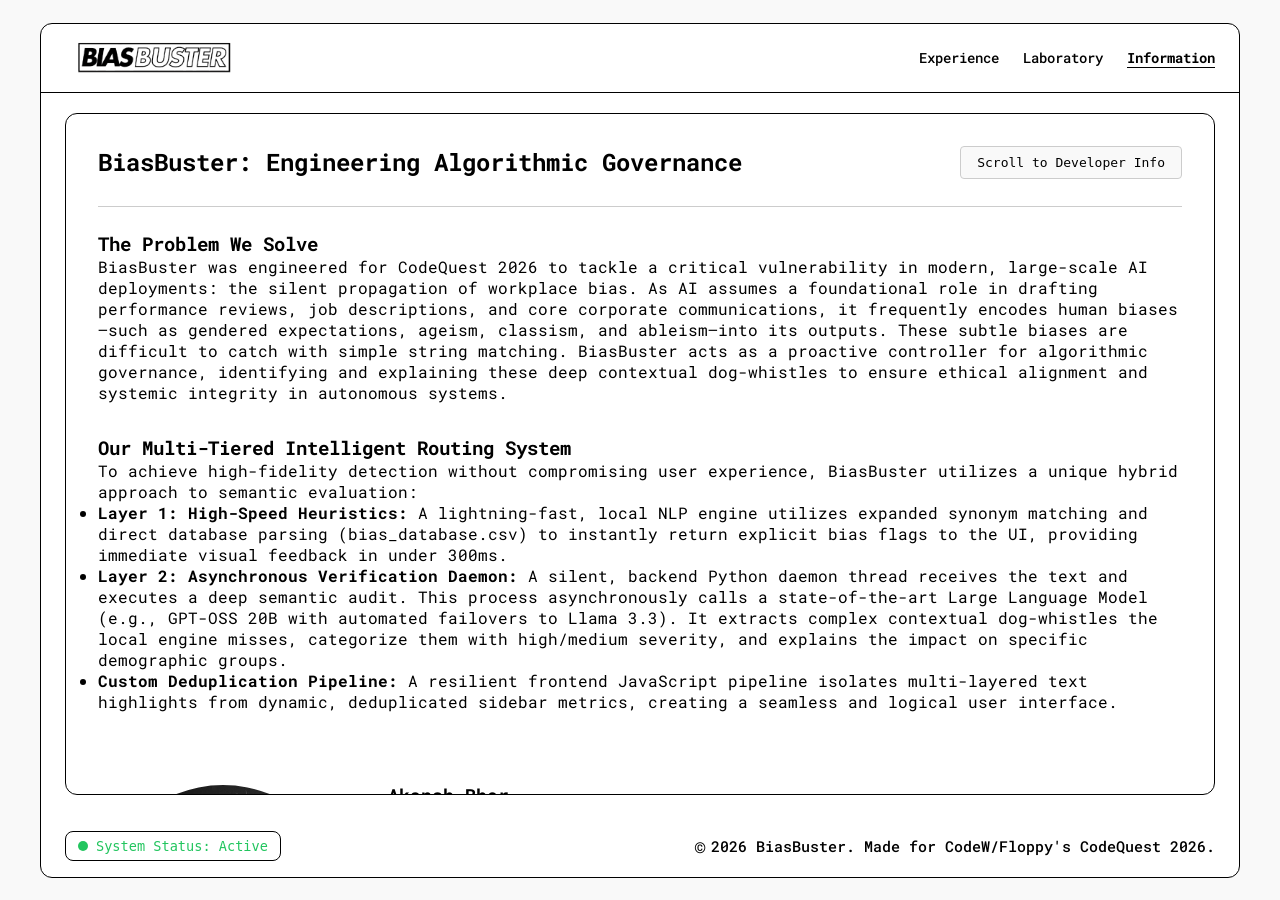
==== frontend/information.html @ 199224e5 "Clean Initial Commit" ====
<!DOCTYPE html>
<html lang="en">

<head>
    <meta charset="UTF-8">
    <meta name="viewport" content="width=device-width, initial-scale=1.0">
    <title>BiasBuster Information</title>
    <link rel="preconnect" href="https://fonts.googleapis.com">
    <link rel="preconnect" href="https://fonts.gstatic.com" crossorigin>
    <link href="https://fonts.googleapis.com/css2?family=Roboto+Mono:wght@400;500;600;700&display=swap"
        rel="stylesheet">
    <link rel="stylesheet" href="css/styles.css?v=bb-20260317-1">

</head>

<body>
    <div id="app-container">
        <header>
            <div class="logo">
                <img src="assets/biasbuster_logo.png" alt="BiasBuster Logo">
            </div>
            <nav class="quick-links" aria-label="Main Navigation">
                <a href="experience.html">Experience</a>
                <a href="laboratory.html">Laboratory</a>
                <a href="information.html" class="active" aria-current="page">Information</a>
            </nav>
        </header>

        <main class="lab-content-wrapper"
            style="padding: 32px; overflow-y: auto; display: flex; flex-direction: column; gap: 32px; justify-content: flex-start;">
            <div
                style="display: flex; justify-content: space-between; align-items: center; margin-bottom: 0 !important;">
                <h2 style="margin: 0; margin-bottom: 0 !important; padding-bottom: 0 !important;">BiasBuster:
                    Engineering Algorithmic Governance</h2>
                <a href="#architect-section"
                    style="display: inline-block; padding: 8px 16px; border: 1px solid #ccc; border-radius: 4px; text-decoration: none; color: inherit; background-color: #f9f9f9; cursor: pointer; font-family: monospace; transition: background-color 0.2s;">
                    Scroll to Developer Info
                </a>
            </div>
            <hr
                style="margin-top: -5px !important; margin-bottom: -8px !important; border: 0; border-top: 1px solid #ccc;">

            <section class="info-section">
                <h3 style="margin-top: 0 !important; display: block;">The Problem We Solve</h3>
                <p>BiasBuster was engineered for CodeQuest 2026 to tackle a critical vulnerability in modern,
                    large-scale AI deployments: the silent propagation of workplace bias. As AI assumes a foundational
                    role in drafting performance reviews, job descriptions, and core corporate communications, it
                    frequently encodes human biases—such as gendered expectations, ageism, classism, and ableism—into
                    its outputs. These subtle biases are difficult to catch with simple string matching. BiasBuster acts
                    as a proactive controller for algorithmic governance, identifying and explaining these deep
                    contextual dog-whistles to ensure ethical alignment and systemic integrity in autonomous systems.
                </p>
            </section>

            <section class="info-section">
                <h3>Our Multi-Tiered Intelligent Routing System</h3>
                <p>To achieve high-fidelity detection without compromising user experience, BiasBuster utilizes a unique
                    hybrid approach to semantic evaluation:</p>
                <ul>
                    <li><strong>Layer 1: High-Speed Heuristics:</strong> A lightning-fast, local NLP engine utilizes
                        expanded synonym matching and direct database parsing (bias_database.csv) to instantly return
                        explicit bias flags to the UI, providing immediate visual feedback in under 300ms.</li>
                    <li><strong>Layer 2: Asynchronous Verification Daemon:</strong> A silent, backend Python daemon
                        thread receives the text and executes a deep semantic audit. This process asynchronously calls a
                        state-of-the-art Large Language Model (e.g., GPT-OSS 20B with automated failovers to Llama 3.3).
                        It extracts complex contextual dog-whistles the local engine misses, categorize them with
                        high/medium severity, and explains the impact on specific demographic groups.</li>
                    <li><strong>Custom Deduplication Pipeline:</strong> A resilient frontend JavaScript pipeline
                        isolates multi-layered text highlights from dynamic, deduplicated sidebar metrics, creating a
                        seamless and logical user interface.</li>
                </ul>
            </section>

            <div id="architect-section" class="architect-flex-wrapper"
                style="display: flex; gap: 40px; align-items: center; margin-top: 40px;">
                <img src="assets/profile.jpg" alt="Akansh Bhor"
                    style="width: 250px; height: 250px; object-fit: cover; border-radius: 50%; flex: 0 0 auto;">
                <div class="architect-text-col" style="flex: 1; max-width: 600px; text-align: left;">
                    <strong style="display: block; font-size: 1.1rem; margin-bottom: 4px;">Akansh Bhor</strong>
                    <span style="color: #666; font-size: 0.95rem; display: block; margin-bottom: 12px;">Founder & Lead
                        Architect | Ctrl Studio</span>

                    <p style="margin-top: 20px; font-size: 0.95rem; line-height: 1.6;">Akansh is a driven technology
                        architect specializing in the development of elegant, high-precision solutions for complex
                        systemic challenges. Dedicated to data autonomy and systemic integrity engineering, his work is
                        focused on the proactive controller frameworks necessary to mitigate bias and ensure ethical
                        alignment in autonomous systems.</p>

                    <ul style="margin-top: 20px; margin-left: 20px; font-size: 0.95rem;">
                        <li><strong>GitHub:</strong> <a href="https://github.com/akanshbhor"
                                style="color: inherit; text-decoration: underline;">github.com/akanshbhor</a></li>
                    </ul>
                </div>
            </div>
        </main>

        <footer style="justify-content: space-between;">
            <div id="system-status" class="status-active" aria-live="polite">
                <span class="status-dot" aria-hidden="true"></span>
                <span class="status-text">System Status: Active</span>
            </div>
            <div class="copyright">
                <span class="copy-symbol">©</span> 2026 BiasBuster. Made for CodeW/Floppy's CodeQuest 2026.
            </div>
        </footer>
    </div>
</body>

</html>
---- frontend/css/styles.css ----
/* CSS Reset & Variables for Softened B&W Theme */

:root {
    --border-color: #000000;
    --border-width: 1px;
    --radius: 12px;
    --radius-sm: 8px;
    --bg-color: #f9f9f9;
    --panel-bg: #ffffff;
    --slight-dark: #e6e6e6;
    --text-color: #000000;
    --warning-red: #d32f2f;
    --warning-bg: #fff5f5;
    --hover-gray: #f2f2f2;
    /* Primary accent for BiasBuster (used on tooltips, etc.) */
    --primary-purple: #7c3aed;
}

* {
    box-sizing: border-box;
    margin: 0;
    padding: 0;
}

body {
    font-family: 'Roboto Mono', monospace;
    background-color: var(--bg-color);
    color: var(--text-color);
    height: 100vh;
    display: flex;
    justify-content: center;
    align-items: center;
    padding: 20px;
}

/* Main Application Container */
#app-container {
    background-color: var(--panel-bg);
    border: var(--border-width) solid var(--border-color);
    border-radius: var(--radius);
    width: 100%;
    max-width: 1200px;
    height: 95vh;
    display: flex;
    flex-direction: column;
    overflow: hidden;
}

/* --- 1. Header --- */
header {
    display: flex;
    justify-content: space-between;
    align-items: center;
    padding: 16px 24px;
    border-bottom: var(--border-width) solid var(--border-color);
    flex-shrink: 0;
}

.logo {
    height: 36px;
    display: flex;
    align-items: center;
    overflow: hidden;
}

.logo img {
    height: 180px;
    display: block;
}

/* Real-time bias warning banner */
.bias-alert-banner {
    display: none;
    /* JS toggles to flex when active */
    align-self: flex-start;
    align-items: center;
    background-color: #fffbeb;
    /* Soft warning orange/yellow */
    color: #b45309;
    /* Dark orange text */
    border: 1px solid #fde68a;
    padding: 8px 12px;
    border-radius: 8px;
    font-size: 0.85rem;
    font-weight: 500;
    margin-bottom: 10px;
    box-shadow: 0 2px 4px rgba(0, 0, 0, 0.05);
    width: fit-content;
    animation: slideUpFade 0.3s ease-out forwards;
}

.bias-alert-banner strong {
    color: #9a3412;
    margin-left: 4px;
}

@keyframes slideUpFade {
    from {
        opacity: 0;
        transform: translateY(10px);
    }

    to {
        opacity: 1;
        transform: translateY(0);
    }
}

/* Typo correction box action buttons */
.typo-action-btn {
    background-color: transparent;
    color: #0ea5e9;
    border: 1px solid #0ea5e9;
    border-radius: 4px;
    padding: 2px 8px;
    cursor: pointer;
    transition: background-color 0.2s ease;
}

.typo-action-btn:hover {
    background-color: #bae6fd;
    /* Lightly darkens/fills with a soft sky blue */
}

/* 1. Add this to your main text container (e.g., .chat-bubble or .message-content) */
.ai-text-content {
    line-height: 1.6;
    /* Increases spacing between lines to prevent overlap */
}

/* 2. Update your existing highlight class */
.bias-highlight {
    padding: 1px 4px;
    /* Slightly reduced top/bottom padding */
    border-radius: 4px;
    font-weight: 500;
    display: inline-block;
    vertical-align: middle;
    /* Aligns the pill better within the line */
    margin: 1px 0;
    /* Adds a tiny bit of vertical clearance */
    line-height: normal;
    /* Ensures the pill itself doesn't inherit the 1.6 spacing */
    cursor: help;
}

/* Yellow for Medium / Explicit Bias */
.highlight-yellow {
    background-color: #FFF9C4;
    color: #000;
}

/* Blue for Low / Agentic Bias */
.highlight-blue {
    background-color: #CCE5FF;
    color: #000;
}

/* Red for High / Communal Bias */
.highlight-red {
    background-color: #FFCCCC;
    color: #000;
}

/* Back-compat: older severity classes map to explicit styling */
.bias-high,
.bias-medium,
.bias-low {
    background: #fff3cd;
    color: #856404;
}

/* Educational Tooltip & Highlight Container */
.bias-highlight-container {
    position: relative;
    display: inline-block;
    cursor: help;
}

/* Floating Card Tooltip */
.custom-tooltip-box {
    visibility: hidden;
    opacity: 0;
    position: fixed;
    bottom: calc(100% + 8px);
    left: 50%;
    transform: translateX(-50%);

    background-color: var(--panel-bg);
    border: var(--border-width) solid var(--border-color);
    border-radius: var(--radius-sm);
    box-shadow: none;
    color: var(--text-color);
    font-family: inherit;
    font-size: 12px;
    line-height: 1.3;
    padding: 0;
    z-index: 1000;
    pointer-events: none;

    width: max-content;
    max-width: 250px;
    min-width: 150px;
    text-align: left;
    white-space: normal !important;

    transition: opacity 0.2s ease, visibility 0.2s ease, bottom 0.2s ease;
    overflow: hidden;
}

/* Inner content padding */
.tooltip-inner {
    padding: 8px 12px;
}

/* Tooltip title */
.tooltip-word {
    font-weight: 700;
    font-size: 13px;
    color: #000000;
    margin-bottom: 8px;
}

/* Tooltip metadata rows */
.tooltip-row {
    margin-bottom: 6px;
    font-size: 12px;
    color: #000000;
}

.tooltip-row:last-child {
    margin-bottom: 0;
}

.tooltip-row strong {
    font-weight: 700;
    color: #000000;
}

/* Suggestion line */
.tooltip-suggestion {
    margin-top: 8px;
    font-size: 12px;
    color: #000000;
}

.bias-highlight-container:hover .custom-tooltip-box,
.bias-highlight-container.tooltip-active .custom-tooltip-box {
    visibility: visible;
    opacity: 1;
    bottom: calc(100% + 12px);
    pointer-events: auto;
}

/* Report False Positive Button Styling */
.fp-btn-container {
    margin-top: 10px;
}

.report-fp-btn {
    display: block;
    margin: 10px auto 0;
    width: 90%;
    padding: 6px 12px;
    background: transparent;
    border: 1px solid #000000;
    color: #000000;
    border-radius: 6px;
    font-size: 0.75rem;
    font-weight: 600;
    cursor: pointer;
    transition: all 0.2s ease;
    text-align: center;
}

.report-fp-btn:hover {
    background-color: #f0f0f0;
    color: #000000;
}

/* System Status indicator */
#system-status {
    display: inline-flex;
    align-items: center;
    gap: 8px;
    font-family: monospace;
    font-size: 0.85rem;
    color: #000;
    /* Changed to black to match theme */
    border: 1px solid #000;
    /* Solid black border */
    background-color: transparent;
    /* Flat look */
    padding: 6px 12px;
    border-radius: 8px;
    /* Match the rounded corners of the other buttons */
    box-shadow: none;
    /* Removed the shadow */
}

.status-dot {
    width: 10px;
    height: 10px;
    border-radius: 50%;
    display: inline-block;
}

/* States */
.status-active .status-dot {
    background-color: #22c55e;
    box-shadow: 0 0 0 0 rgba(34, 197, 94, 0.7);
    animation: pulse-green 2s infinite;
}

.status-active .status-text {
    color: #22c55e;
}

.status-scanning .status-dot {
    background-color: #f59e0b;
    box-shadow: 0 0 0 0 rgba(245, 158, 11, 0.7);
    animation: pulse-yellow 1.5s infinite;
}

.status-scanning .status-text {
    color: #f59e0b;
}

.status-error .status-dot {
    background-color: #ef4444;
    box-shadow: 0 0 0 0 rgba(239, 68, 68, 0.7);
    animation: pulse-red 2s infinite;
}

.status-error .status-text {
    color: #ef4444;
}

/* Animations */
@keyframes pulse-green {
    0% {
        transform: scale(0.95);
        box-shadow: 0 0 0 0 rgba(34, 197, 94, 0.7);
    }

    70% {
        transform: scale(1);
        box-shadow: 0 0 0 6px rgba(34, 197, 94, 0);
    }

    100% {
        transform: scale(0.95);
        box-shadow: 0 0 0 0 rgba(34, 197, 94, 0);
    }
}

@keyframes pulse-yellow {
    0% {
        transform: scale(0.95);
        box-shadow: 0 0 0 0 rgba(245, 158, 11, 0.7);
    }

    70% {
        transform: scale(1);
        box-shadow: 0 0 0 6px rgba(245, 158, 11, 0);
    }

    100% {
        transform: scale(0.95);
        box-shadow: 0 0 0 0 rgba(245, 158, 11, 0);
    }
}

@keyframes pulse-red {
    0% {
        transform: scale(0.95);
        box-shadow: 0 0 0 0 rgba(239, 68, 68, 0.7);
    }

    70% {
        transform: scale(1);
        box-shadow: 0 0 0 6px rgba(239, 68, 68, 0);
    }

    100% {
        transform: scale(0.95);
        box-shadow: 0 0 0 0 rgba(239, 68, 68, 0);
    }
}

.quick-links {
    display: flex;
    gap: 24px;
}

.quick-links a {
    font-weight: 500;
    font-size: 0.9rem;
    color: var(--text-color);
    text-decoration: none;
    transition: opacity 0.2s;
}

.quick-links a:hover {
    opacity: 0.6;
}

.quick-links a.active {
    font-weight: 700;
    text-decoration: underline;
    text-underline-offset: 4px;
}

/* --- 2. AI Selector Row --- */
.ai-selector-container {
    padding: 16px 24px;
    border-bottom: var(--border-width) solid var(--border-color);
    flex-shrink: 0;
}

.ai-selector {
    display: flex;
    gap: 12px;
}

.ai-btn {
    flex: 1;
    padding: 10px 16px;
    border-radius: var(--radius-sm);
    border: var(--border-width) solid var(--border-color);
    background-color: var(--panel-bg);
    color: var(--text-color);
    font-size: 0.85rem;
    font-family: inherit;
    font-weight: 500;
    cursor: pointer;
    text-align: center;
    white-space: nowrap;
    transition: background-color 0.2s;
}

.ai-btn:hover {
    background-color: var(--hover-gray);
}

.ai-btn.active {
    background-color: var(--slight-dark);
    font-weight: 600;
}

/* --- Main Lab Content Wrapper --- */
.lab-content-wrapper {
    flex-grow: 1;
    margin: 20px 24px;
    border: var(--border-width) solid var(--border-color);
    border-radius: var(--radius);
    display: flex;
    flex-direction: column;
    overflow: hidden;
}

/* --- 3. Chat Area --- */
.chat-area {
    flex-grow: 1;
    padding: 24px;
    overflow-y: auto;
    display: flex;
    flex-direction: column;
    gap: 24px;
    scroll-behavior: smooth;
}

.message {
    max-width: 85%;
    padding: 20px;
    font-size: 0.9rem;
    line-height: 1.6;
    border-radius: var(--radius);
    border: var(--border-width) solid var(--border-color);
}

.message.user {
    align-self: flex-end;
    background-color: var(--slight-dark);
    border-bottom-right-radius: 0;
}

.message.ai-container {
    align-self: flex-start;
    background-color: var(--panel-bg);
    border-bottom-left-radius: 0;
    display: flex;
    flex-direction: column;
    gap: 16px;
}


/* --- NEW: AI Action Icon Bar --- */
.ai-action-bar {
    display: flex;
    justify-content: flex-start;
    align-items: center;
    /* Centered icons vertically */
    gap: 8px;
    margin-top: auto;
    /* Pushes to the bottom if content is tall */
    padding-top: 12px;
    border-top: 1px dashed var(--slight-dark);
}

.action-icon-btn {
    background-color: var(--panel-bg);
    border: var(--border-width) solid var(--border-color);
    border-radius: var(--radius-sm);
    color: var(--text-color);
    width: 36px;
    height: 36px;
    display: flex;
    align-items: center;
    justify-content: center;
    cursor: pointer;
    transition: background-color 0.2s ease, transform 0.1s ease;
}

.action-icon-btn:hover {
    background-color: var(--hover-gray);
}

.action-icon-btn:active {
    transform: scale(0.95);
}

.action-icon-btn svg {
    width: 18px;
    height: 18px;
    fill: currentColor;
    display: block;
    /* Removes baseline spacing issues */
}

/* --- 4. HITL Warning Box --- */
.warning-box {
    background-color: var(--warning-bg);
    border: 1px solid var(--warning-red);
    border-radius: var(--radius-sm);
    padding: 16px;
}

.warning-title {
    color: var(--warning-red);
    font-weight: 700;
    font-size: 0.85rem;
    margin-bottom: 16px;
    display: flex;
    align-items: flex-start;
    gap: 8px;
}

.warning-buttons {
    display: flex;
    gap: 12px;
}

.warn-btn {
    padding: 10px 16px;
    border-radius: var(--radius-sm);
    font-size: 0.75rem;
    font-family: inherit;
    font-weight: 600;
    cursor: pointer;
    border: var(--border-width) solid var(--border-color);
    background-color: var(--panel-bg);
    color: var(--text-color);
    text-transform: uppercase;
    transition: background-color 0.2s;
}

.warn-btn:hover {
    background-color: var(--hover-gray);
}

/* --- 5. Input Area --- */
.input-area {
    padding: 20px 24px;
    background-color: var(--panel-bg);
    border-top: var(--border-width) solid var(--border-color);
    flex-shrink: 0;
}

.input-stack {
    display: flex;
    flex-direction: column;
    width: 100%;
}

.input-container {
    display: flex;
    gap: 12px;
}

input[type="text"] {
    flex-grow: 1;
    padding: 14px 20px;
    border: var(--border-width) solid var(--border-color);
    border-radius: var(--radius-sm);
    font-size: 0.85rem;
    font-family: inherit;
    outline: none;
    color: var(--text-color);
    background-color: var(--panel-bg);
    transition: placeholder 0.3s ease-in-out;
}

input[type="text"]::placeholder {
    color: #666666;
    transition: opacity 0.3s;
}

.send-btn {
    padding: 0 32px;
    background-color: var(--slight-dark);
    color: var(--text-color);
    border: var(--border-width) solid var(--border-color);
    border-radius: var(--radius-sm);
    font-weight: 600;
    font-size: 0.9rem;
    font-family: inherit;
    cursor: pointer;
    transition: background-color 0.2s;
}

.send-btn:hover {
    background-color: #d4d4d4;
}

/* --- 6. Footer --- */
footer {
    display: flex;
    justify-content: flex-end;
    align-items: center;
    padding: 16px 24px;
    flex-shrink: 0;
}

.copyright {
    font-size: 0.95rem;
    color: var(--text-color);
    font-weight: 500;
    display: flex;
    align-items: center;
    gap: 5px;
}

.copy-symbol {
    font-size: 1.25rem;
    line-height: 0;
    transform: translateY(-1px);
}

/* --- 7. Help Modal & Button --- */
.help-icon-btn {
    background: var(--panel-bg);
    border: var(--border-width) solid var(--border-color);
    color: var(--text-color);
    border-radius: var(--radius);
    width: 48px;
    height: 48px;
    font-size: 1.2rem;
    font-weight: bold;
    cursor: pointer;
    display: flex;
    align-items: center;
    justify-content: center;
    transition: background-color 0.2s;
    font-family: inherit;
    flex-shrink: 0;
}

.help-icon-btn:hover {
    background-color: var(--hover-gray);
}

.help-modal {
    display: none;
    position: fixed;
    z-index: 1000;
    left: 0;
    top: 0;
    width: 100%;
    height: 100%;
    background-color: rgba(0, 0, 0, 0.5);
    justify-content: center;
    align-items: center;
}

.help-content {
    background-color: var(--panel-bg);
    border: var(--border-width) solid var(--border-color);
    border-radius: var(--radius);
    width: 60vw;
    max-height: 90vh;
    top: 50%;
    left: 50%;
    transform: translate(-50%, -50%);
    position: fixed;
    overflow-y: auto;
    padding: 24px;
    box-shadow: 0 8px 24px rgba(0, 0, 0, 0.15);
}

.help-header {
    display: flex;
    justify-content: space-between;
    align-items: center;
    border-bottom: var(--border-width) solid var(--slight-dark);
    padding-bottom: 12px;
    margin-bottom: 16px;
}

.close-btn {
    background: none;
    border: none;
    font-size: 1.5rem;
    cursor: pointer;
    color: var(--text-color);
    transition: color 0.2s;
}

.close-btn:hover {
    color: var(--warning-red);
}

.help-body p {
    font-size: 0.9rem;
    line-height: 1.6;
    margin-bottom: 12px;
}

.help-body ul {
    margin-left: 20px;
    margin-bottom: 16px;
    font-size: 0.85rem;
    line-height: 1.6;
    background-color: var(--slight-dark);
    padding: 12px 12px 12px 30px;
    border-radius: var(--radius-sm);
}

.help-body li {
    margin-bottom: 8px;
}

/* --- 8. Dynamic Patch Modal --- */
.patch-modal {
    display: none;
    position: fixed;
    z-index: 1000;
    left: 0;
    top: 0;
    width: 100%;
    height: 100%;
    background-color: rgba(0, 0, 0, 0.6);
    justify-content: center;
    align-items: center;
}

.patch-modal-content {
    background-color: var(--panel-bg);
    border: var(--border-width) solid var(--border-color);
    border-radius: 24px;
    width: 90%;
    max-width: 450px;
    padding: 32px 24px;
    display: flex;
    flex-direction: column;
    gap: 12px;
    box-shadow: 0 8px 24px rgba(0, 0, 0, 0.15);
}

.patch-modal-title {
    margin: 0;
    font-size: 1.1rem;
    text-align: center;
    border-bottom: var(--border-width) solid var(--border-color);
    padding-bottom: 16px;
    margin-bottom: 8px;
}

.modal-btn {
    width: 100%;
    padding: 14px;
    cursor: pointer;
    background-color: #e6e6e6;
    border: var(--border-width) solid var(--border-color);
    border-radius: var(--radius-sm);
    font-weight: 600;
    font-family: inherit;
    color: var(--text-color);
    transition: background-color 0.2s ease, transform 0.1s ease;
}

.modal-btn:hover {
    background-color: #d4d4d4;
}

.modal-btn:active {
    transform: scale(0.98);
}

.deploy-btn {
    background-color: #e6e6e6;
    color: #000000;
    border: var(--border-width) solid var(--border-color);
    margin-top: 8px;
}

.deploy-btn:hover {
    background-color: #d4d4d4;
}

.secondary-btn {
    background-color: var(--panel-bg);
    font-weight: 500;
}

.custom-patch-section {
    display: none;
    border-top: var(--border-width) solid var(--border-color);
    margin-top: 8px;
    padding-top: 16px;
    flex-direction: column;
    gap: 12px;
}

.custom-patch-section.visible {
    display: flex;
}

.checkbox-list {
    font-size: 0.85rem;
    max-height: 140px;
    overflow-y: auto;
    border: var(--border-width) solid var(--border-color);
    padding: 12px;
    border-radius: var(--radius-sm);
    background-color: var(--bg-color);
    display: flex;
    flex-direction: column;
    gap: 8px;
}

.checkbox-label {
    display: flex;
    align-items: center;
    gap: 10px;
    cursor: pointer;
}

.checkbox-label input[type="checkbox"] {
    accent-color: var(--text-color);
    width: 16px;
    height: 16px;
    cursor: pointer;
}

/* --- 9. System & Patch Notices --- */
.patch-notice {
    align-self: center;
    background: var(--slight-dark);
    color: var(--text-color);
    padding: 8px 16px;
    border-radius: 20px;
    font-size: 0.75rem;
    font-weight: bold;
    margin: 10px 0;
    border: var(--border-width) solid var(--border-color);
    text-transform: uppercase;
}

.patch-id-label {
    font-weight: 700;
    border-bottom: 1px solid var(--border-color);
    padding-bottom: 8px;
    margin-bottom: 12px;
    font-size: 0.85rem;
}

/* --- Ghost Buttons for Feedback UI --- */
.ghost-action-btn {
    background-color: transparent !important;
    border: 1px solid #ea4335 !important;
    color: #ea4335 !important;
    padding: 6px 12px;
    border-radius: 6px;
    font-size: 0.85rem;
    font-weight: 500;
    cursor: pointer;
    transition: all 0.2s ease;
}

.ghost-action-btn:hover {
    background-color: #fce8e6 !important;
}

/* User Bubble Copy Button */
.message.user {
    position: relative;
    padding-right: 40px;
    /* Room for the copy icon */
}

.user-copy-btn {
    position: absolute;
    bottom: 8px;
    right: 8px;
    background: transparent;
    border: none;
    color: #000000;
    cursor: pointer;
    padding: 4px;
    display: flex;
    align-items: center;
    justify-content: center;
    border-radius: 4px;
    transition: color 0.2s, background 0.2s, opacity 0.2s;
    opacity: 0;
}

.message.user:hover .user-copy-btn {
    opacity: 1;
}

.user-copy-btn:hover {
    background: rgba(0, 0, 0, 0.08);
    color: #000000;
}

.user-copy-btn svg {
    width: 16px;
    height: 16px;
    fill: #000000;
}

/* --- 10. Splash Screen --- */
body.splash-body {
    cursor: pointer;
}

.splash-main {
    display: flex;
    justify-content: center;
    align-items: center;
}

.splash-center {
    display: flex;
    flex-direction: column;
    align-items: center;
    gap: 24px;
}

.splash-logo {
    height: 150px;
    display: block;
}

.splash-prompt {
    font-family: 'Roboto Mono', monospace;
    font-size: 0.95rem;
    font-weight: 500;
    color: var(--text-color);
    animation: blink-prompt 2s ease-in-out infinite;
}

@keyframes blink-prompt {

    0%,
    100% {
        opacity: 1;
    }

    50% {
        opacity: 0.65;
    }
}


.briefing-wrapper {
    display: flex;
    justify-content: center;
    align-items: center;
    padding: 40px;
}

.briefing-container {
    width: 100%;
    max-width: 1100px;
    border: var(--border-width) solid var(--border-color);
    border-radius: var(--radius);
    padding: 40px;
    background-color: var(--panel-bg);
    box-shadow: 0 4px 12px rgba(0, 0, 0, 0.05);
}

.briefing-title {
    font-size: 1.8rem;
    font-weight: 700;
    margin-bottom: 24px;
    border-bottom: var(--border-width) solid var(--border-color);
    padding-bottom: 16px;
}

.briefing-content p {
    font-size: 1.1rem;
    line-height: 1.25;
    margin-bottom: 20px;
}

.briefing-content p:last-child {
    margin-bottom: 0;
}

.briefing-content strong {
    font-weight: 700;
}
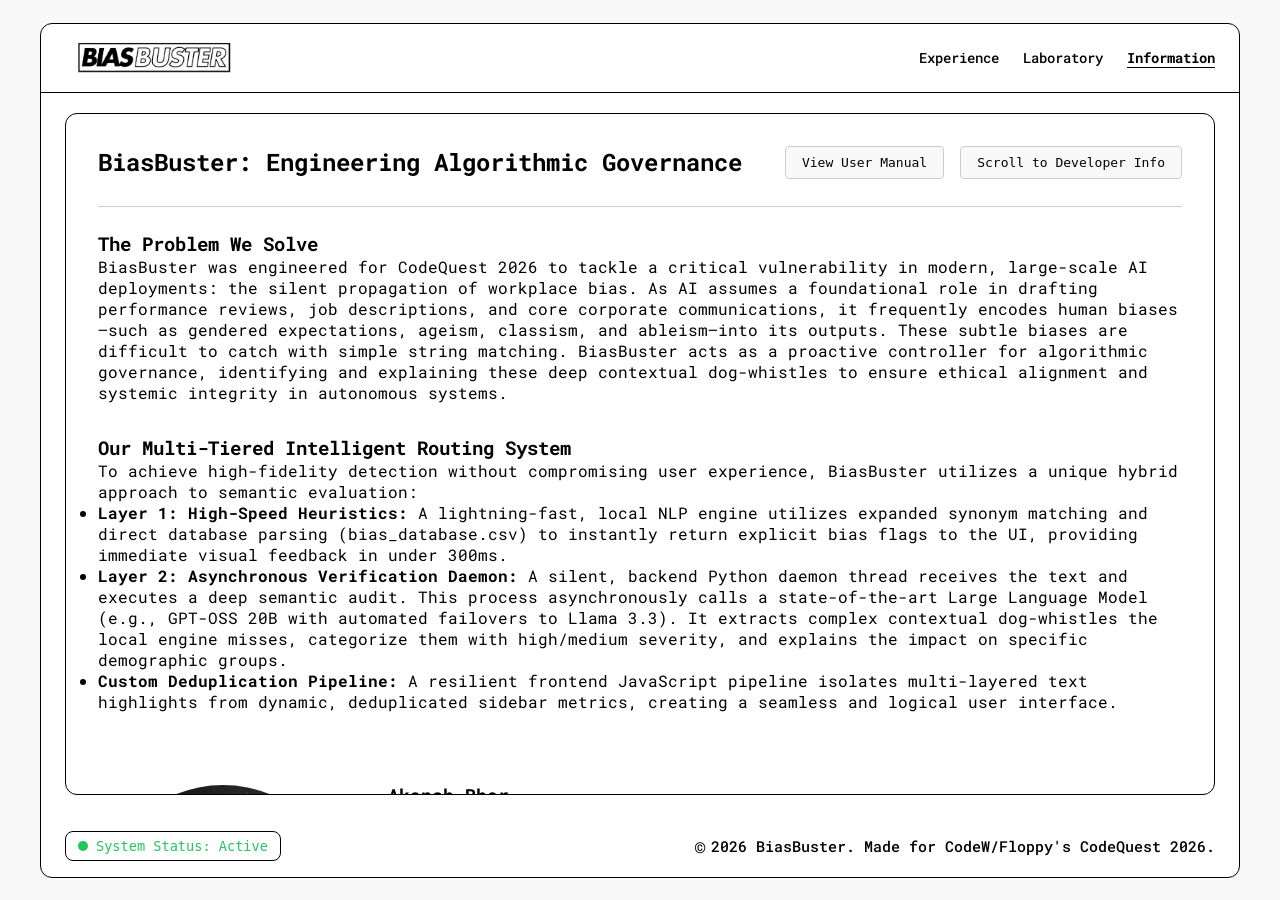
==== commit c40bd440: "Added User Manual" ====
--- a/frontend/information.html
+++ b/frontend/information.html
@@ -29,13 +29,19 @@
         <main class="lab-content-wrapper"
             style="padding: 32px; overflow-y: auto; display: flex; flex-direction: column; gap: 32px; justify-content: flex-start;">
             <div
-                style="display: flex; justify-content: space-between; align-items: center; margin-bottom: 0 !important;">
-                <h2 style="margin: 0; margin-bottom: 0 !important; padding-bottom: 0 !important;">BiasBuster:
+                style="display: flex; justify-content: space-between; align-items: center; margin-bottom: 0 !important; flex-wrap: nowrap;">
+                <h2
+                    style="margin: 0; margin-bottom: 0 !important; padding-bottom: 0 !important; font-size: 1.5rem; white-space: nowrap; overflow: hidden; text-overflow: ellipsis;">
+                    BiasBuster:
                     Engineering Algorithmic Governance</h2>
-                <a href="#architect-section"
-                    style="display: inline-block; padding: 8px 16px; border: 1px solid #ccc; border-radius: 4px; text-decoration: none; color: inherit; background-color: #f9f9f9; cursor: pointer; font-family: monospace; transition: background-color 0.2s;">
-                    Scroll to Developer Info
-                </a>
+                <div style="display: flex; gap: 1rem; align-items: center; flex-shrink: 0;">
+                    <a href="assets/user_manual.pdf" target="_blank" class="info-action-btn">
+                        View User Manual
+                    </a>
+                    <a href="#architect-section" class="info-action-btn">
+                        Scroll to Developer Info
+                    </a>
+                </div>
             </div>
             <hr
                 style="margin-top: -5px !important; margin-bottom: -8px !important; border: 0; border-top: 1px solid #ccc;">
--- a/frontend/css/styles.css
+++ b/frontend/css/styles.css
@@ -750,6 +750,7 @@
     margin-bottom: 8px;
 }
 
+
 /* --- 8. Dynamic Patch Modal --- */
 .patch-modal {
     display: none;
@@ -799,9 +800,29 @@
     transition: background-color 0.2s ease, transform 0.1s ease;
 }
 
+/* Information Page Action Buttons */
+.info-action-btn {
+    display: inline-block;
+    padding: 8px 16px;
+    border: 1px solid #ccc;
+    border-radius: 4px;
+    text-decoration: none;
+    color: inherit;
+    background-color: #f9f9f9;
+    cursor: pointer;
+    font-family: monospace;
+    transition: background-color 0.2s;
+    white-space: nowrap;
+}
+
+.info-action-btn:hover {
+    background-color: #f2f2f2;
+}
+
 .modal-btn:hover {
     background-color: #d4d4d4;
 }
+
 
 .modal-btn:active {
     transform: scale(0.98);
